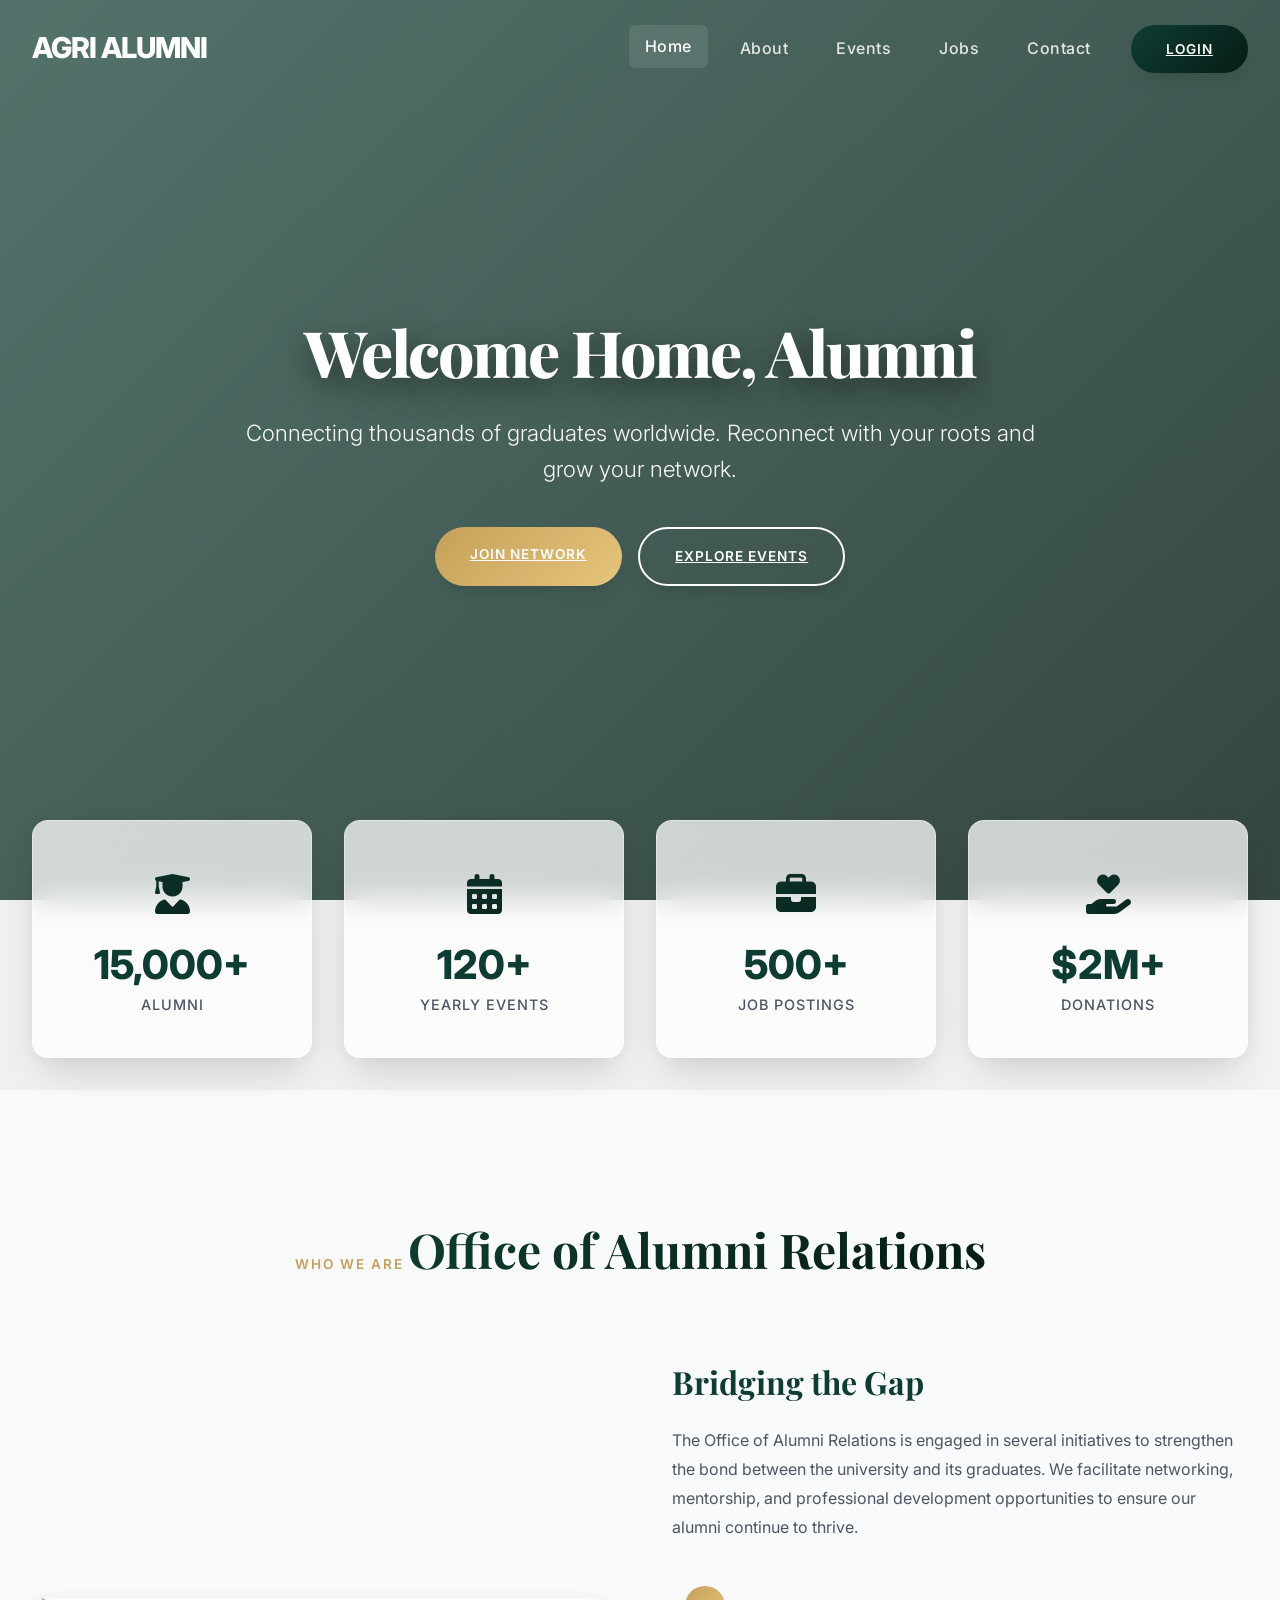
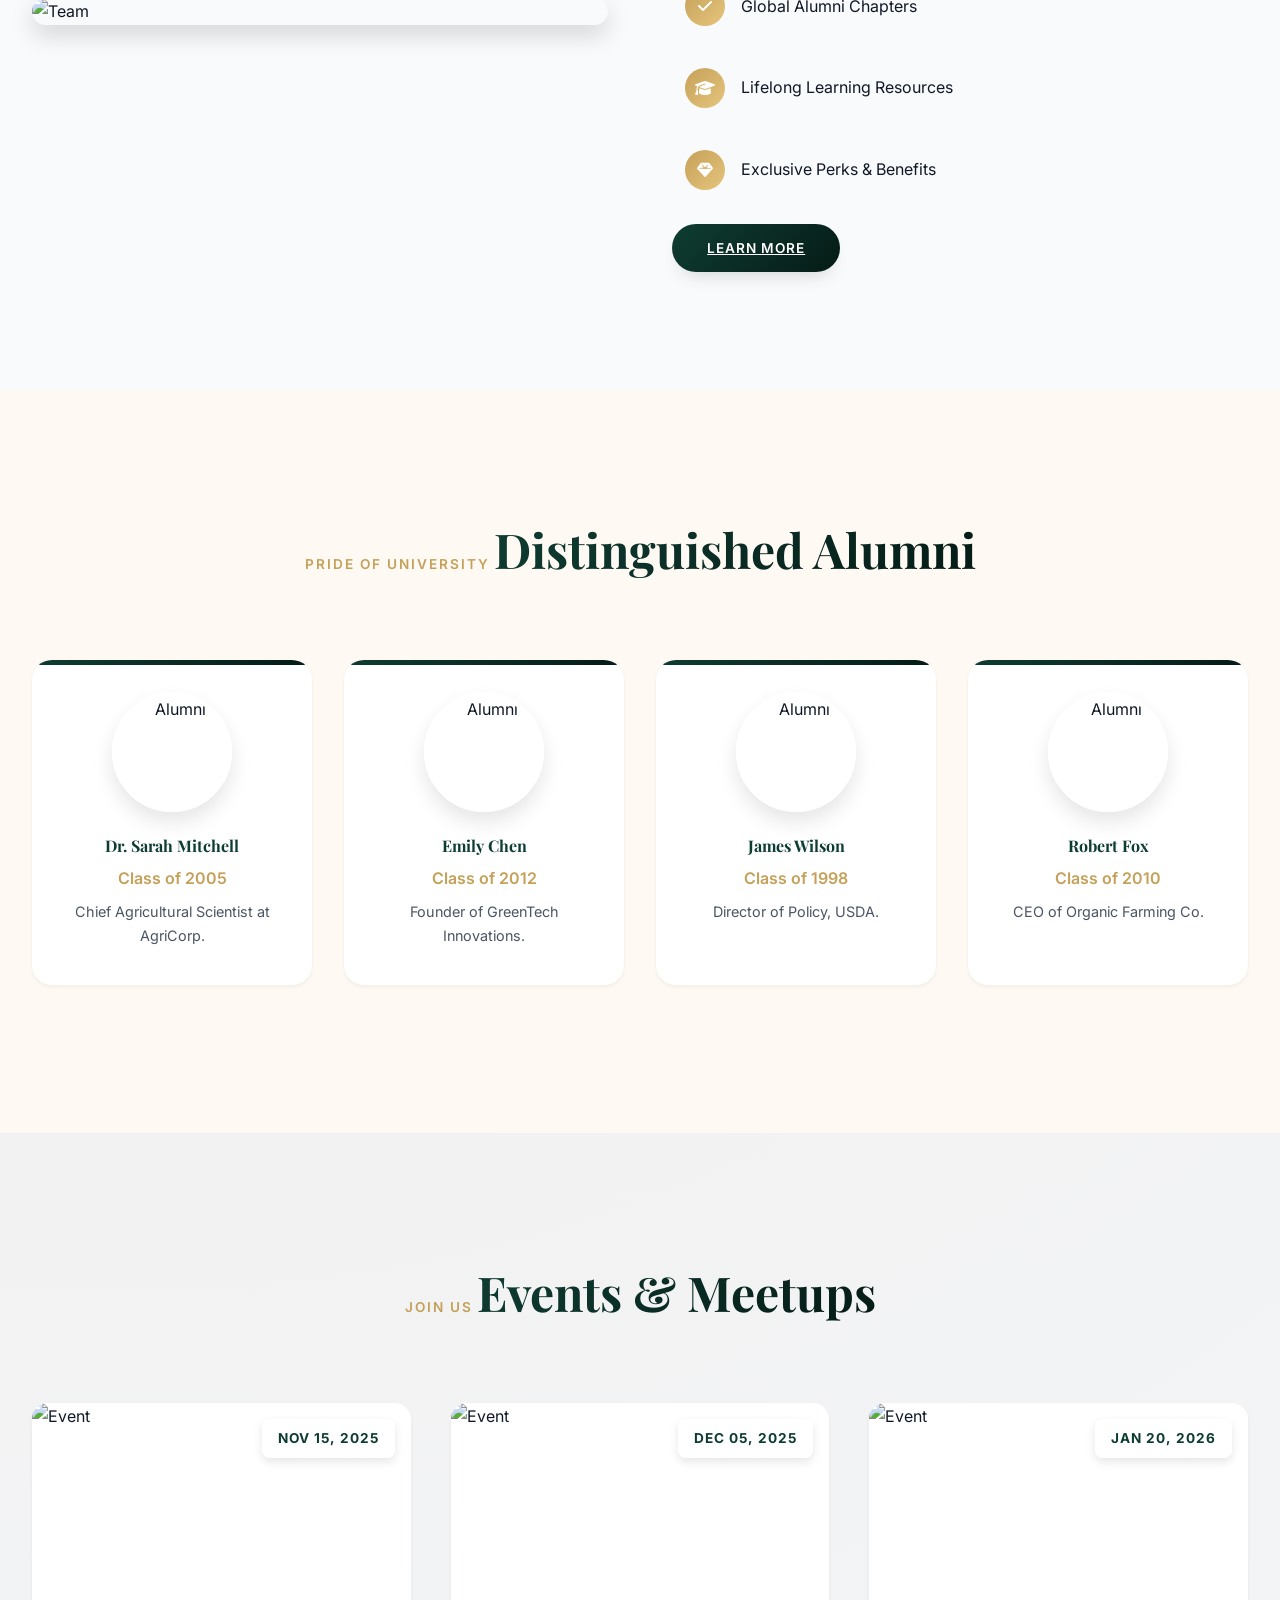
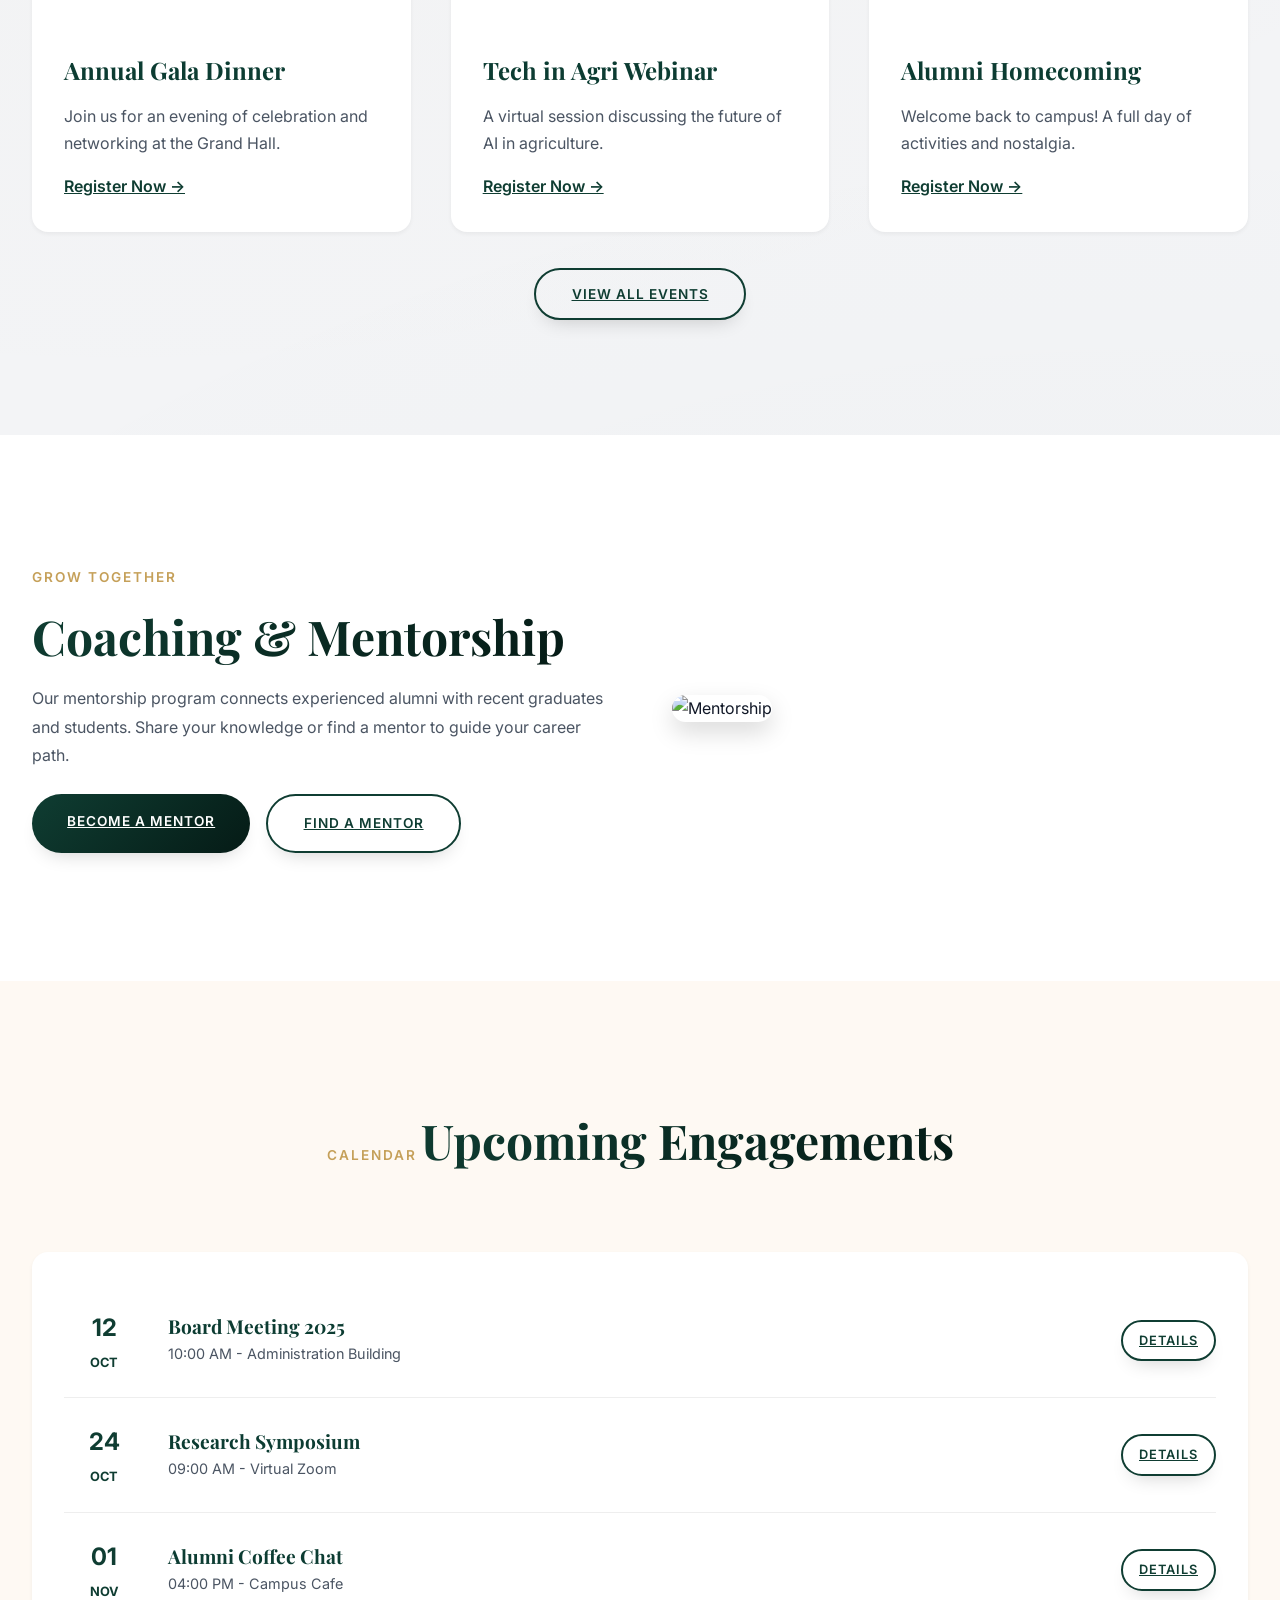
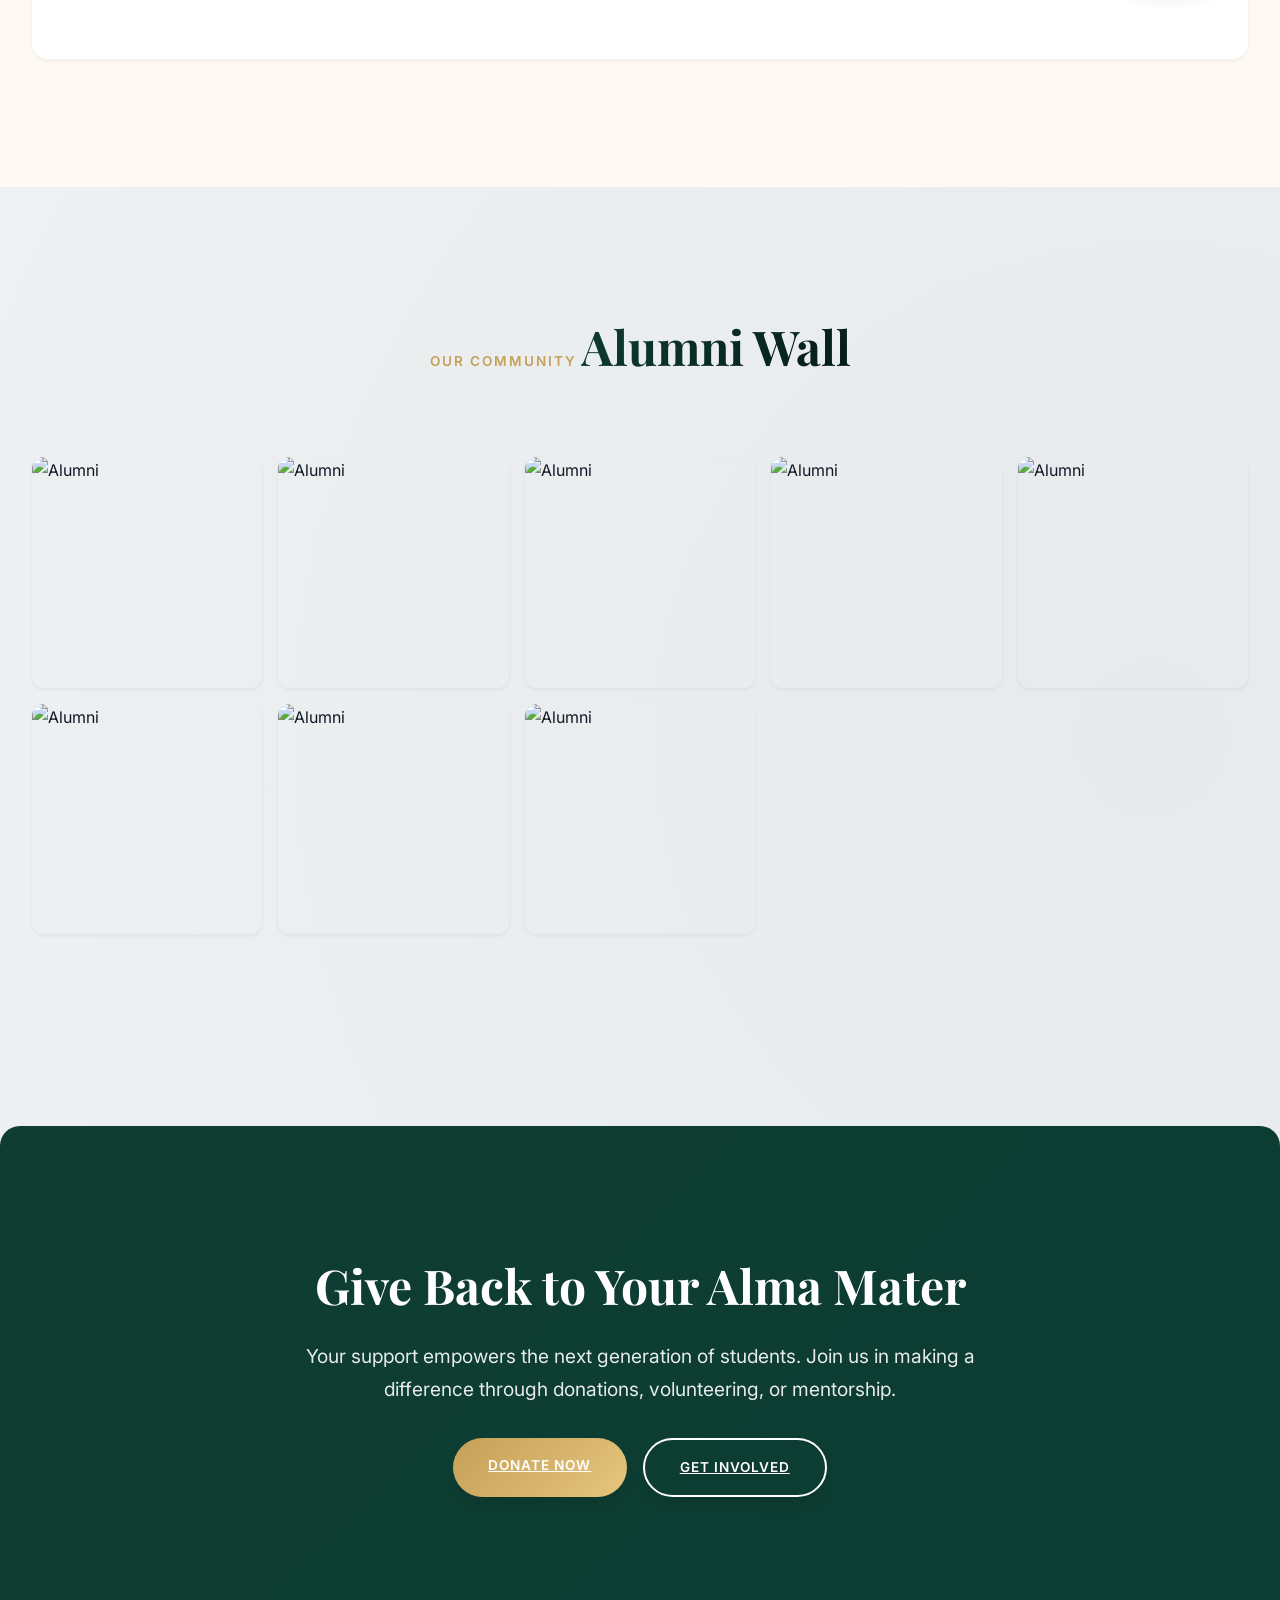
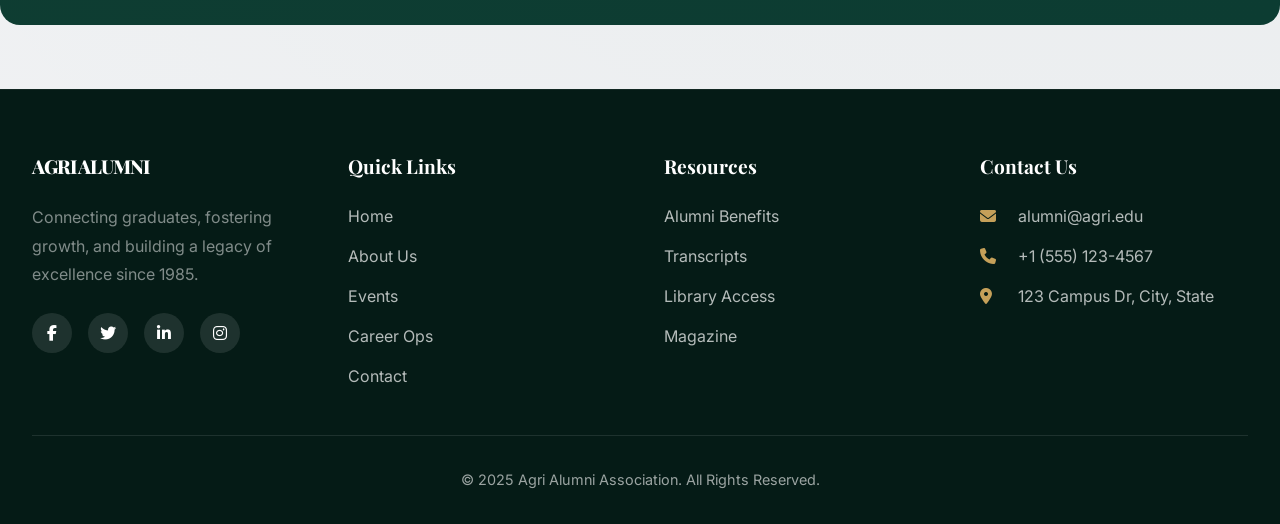
==== index.html @ e79acc70 "initail" ====
<!DOCTYPE html>
<html lang="en">

<head>
    <meta charset="UTF-8">
    <meta name="viewport" content="width=device-width, initial-scale=1.0">
    <title>Agri Alumni Portal | Home</title>
    <!-- Fonts -->
    <link rel="preconnect" href="https://fonts.googleapis.com">
    <link rel="preconnect" href="https://fonts.gstatic.com" crossorigin>
    <link
        href="https://fonts.googleapis.com/css2?family=Inter:wght@300;400;500;600;700&family=Playfair+Display:wght@400;600;700&display=swap"
        rel="stylesheet">
    <!-- Icons -->
    <link rel="stylesheet" href="https://cdnjs.cloudflare.com/ajax/libs/font-awesome/6.4.0/css/all.min.css">
    <!-- CSS -->
    <link rel="stylesheet" href="css/global.css">
    <link rel="stylesheet" href="css/home.css">
</head>

<body>

    <!-- Navbar -->
    <nav class="navbar">
        <div class="container nav-container">
            <a href="index.html" class="logo">AGRI ALUMNI</a>
            <div class="mobile-menu-btn">
                <i class="fas fa-bars"></i>
            </div>
            <ul class="nav-links">
                <li><a href="index.html" class="nav-link active">Home</a></li>
                <li><a href="about.html" class="nav-link">About</a></li>
                <li><a href="events.html" class="nav-link">Events</a></li>
                <li><a href="jobs.html" class="nav-link">Jobs</a></li>
                <li><a href="contact.html" class="nav-link">Contact</a></li>
                <li><a href="#" class="btn btn-primary btn-login">Login</a></li>
            </ul>
        </div>
    </nav>

    <!-- Hero Section -->
    <header class="hero">
        <div class="hero-bg"
            style="background-image: url('https://images.unsplash.com/photo-1541339907198-e08756dedf3f?q=80&w=2070&auto=format&fit=crop');">
        </div>
        <div class="hero-overlay"></div>
        <div class="hero-content">
            <h1>Welcome Home, Alumni</h1>
            <p>Connecting thousands of graduates worldwide. Reconnect with your roots and grow your network.</p>
            <div class="hero-buttons">
                <a href="#join" class="btn btn-secondary">Join Network</a>
                <a href="events.html" class="btn btn-outline white">Explore Events</a>
            </div>
        </div>
    </header>

    <!-- Quick Stats Cards -->
    <section class="container quick-stats">
        <div class="stat-card">
            <div class="stat-icon"><i class="fas fa-user-graduate"></i></div>
            <div class="stat-number">15,000+</div>
            <div class="stat-label">Alumni</div>
        </div>
        <div class="stat-card">
            <div class="stat-icon"><i class="fas fa-calendar-alt"></i></div>
            <div class="stat-number">120+</div>
            <div class="stat-label">Yearly Events</div>
        </div>
        <div class="stat-card">
            <div class="stat-icon"><i class="fas fa-briefcase"></i></div>
            <div class="stat-number">500+</div>
            <div class="stat-label">Job Postings</div>
        </div>
        <div class="stat-card">
            <div class="stat-icon"><i class="fas fa-hand-holding-heart"></i></div>
            <div class="stat-number">$2M+</div>
            <div class="stat-label">Donations</div>
        </div>
    </section>

    <!-- Office of Alumni Relations -->
    <section class="section-padding alumni-relations-section">
        <div class="container">
            <div class="section-title-wrapper">
                <span class="section-subtitle">Who We Are</span>
                <h2 class="section-title">Office of Alumni Relations</h2>
            </div>
            <div class="alumni-layout">
                <div class="alumni-image-wrapper">
                    <img src="https://images.unsplash.com/photo-1524178232363-1fb2b075b655?q=80&w=2070&auto=format&fit=crop"
                        alt="Team" class="alumni-img-main">
                </div>
                <div class="alumni-content">
                    <h3>Bridging the Gap</h3>
                    <p>The Office of Alumni Relations is engaged in several initiatives to strengthen the bond between
                        the university and its graduates. We facilitate networking, mentorship, and professional
                        development opportunities to ensure our alumni continue to thrive.</p>
                    <div class="feature-list">
                        <div class="feature-item">
                            <div class="feature-icon"><i class="fas fa-check"></i></div>
                            <span>Global Alumni Chapters</span>
                        </div>
                        <div class="feature-item">
                            <div class="feature-icon"><i class="fas fa-graduation-cap"></i></div>
                            <span>Lifelong Learning Resources</span>
                        </div>
                        <div class="feature-item">
                            <div class="feature-icon"><i class="fas fa-gem"></i></div>
                            <span>Exclusive Perks & Benefits</span>
                        </div>
                    </div>
                    <a href="about.html" class="btn btn-primary">Learn More</a>
                </div>
            </div>
        </div>
    </section>

    <!-- Distinguished Alumni (Carousel Placeholder) -->
    <section class="section-padding distinguished-alumni">
        <div class="container">
            <div class="section-title-wrapper">
                <span class="section-subtitle">Pride of University</span>
                <h2 class="section-title">Distinguished Alumni</h2>
            </div>

            <!-- Simple Flex Row to simulate visible carousel items for now -->
            <div class="alumni-carousel">
                <div class="alumni-card">
                    <img src="https://images.unsplash.com/photo-1560250097-0b93528c311a?q=80&w=1000&auto=format&fit=crop"
                        class="alumni-img" alt="Alumni">
                    <h4>Dr. Sarah Mitchell</h4>
                    <p class="alumni-class">Class of 2005</p>
                    <p class="alumni-role">Chief Agricultural Scientist at AgriCorp.</p>
                </div>
                <div class="alumni-card">
                    <img src="https://images.unsplash.com/photo-1573496359142-b8d87734a5a2?q=80&w=1000&auto=format&fit=crop"
                        class="alumni-img" alt="Alumni">
                    <h4>Emily Chen</h4>
                    <p class="alumni-class">Class of 2012</p>
                    <p class="alumni-role">Founder of GreenTech Innovations.</p>
                </div>
                <div class="alumni-card">
                    <img src="https://images.unsplash.com/photo-1472099645785-5658abf4ff4e?q=80&w=1000&auto=format&fit=crop"
                        class="alumni-img" alt="Alumni">
                    <h4>James Wilson</h4>
                    <p class="alumni-class">Class of 1998</p>
                    <p class="alumni-role">Director of Policy, USDA.</p>
                </div>
                <div class="alumni-card">
                    <img src="https://images.unsplash.com/photo-1519085360753-af0119f7cbe7?q=80&w=1000&auto=format&fit=crop"
                        class="alumni-img" alt="Alumni">
                    <h4>Robert Fox</h4>
                    <p class="alumni-class">Class of 2010</p>
                    <p class="alumni-role">CEO of Organic Farming Co.</p>
                </div>
            </div>
        </div>
    </section>

    <!-- Events and Meetups -->
    <section class="section-padding">
        <div class="container">
            <div class="section-title-wrapper">
                <span class="section-subtitle">Join Us</span>
                <h2 class="section-title">Events & Meetups</h2>
            </div>
            <div class="events-grid">
                <div class="event-card">
                    <img src="https://images.unsplash.com/photo-1511578314322-379afb476865?q=80&w=2069&auto=format&fit=crop"
                        alt="Event" class="event-img">
                    <div class="event-body">
                        <div class="event-date">NOV 15, 2025</div>
                        <h3 class="event-title">Annual Gala Dinner</h3>
                        <p style="color: var(--text-light); margin-bottom: 1rem;">Join us for an evening of celebration
                            and networking at the Grand Hall.</p>
                        <a href="#" style="color: var(--primary-color); font-weight: 600;">Register Now &rarr;</a>
                    </div>
                </div>
                <div class="event-card">
                    <img src="https://images.unsplash.com/photo-1544531586-fde5298cdd40?q=80&w=2070&auto=format&fit=crop"
                        alt="Event" class="event-img">
                    <div class="event-body">
                        <div class="event-date">DEC 05, 2025</div>
                        <h3 class="event-title">Tech in Agri Webinar</h3>
                        <p style="color: var(--text-light); margin-bottom: 1rem;">A virtual session discussing the
                            future of AI in agriculture.</p>
                        <a href="#" style="color: var(--primary-color); font-weight: 600;">Register Now &rarr;</a>
                    </div>
                </div>
                <div class="event-card">
                    <img src="https://images.unsplash.com/photo-1523580494863-6f3031224c94?q=80&w=2070&auto=format&fit=crop"
                        alt="Event" class="event-img">
                    <div class="event-body">
                        <div class="event-date">JAN 20, 2026</div>
                        <h3 class="event-title">Alumni Homecoming</h3>
                        <p style="color: var(--text-light); margin-bottom: 1rem;">Welcome back to campus! A full day of
                            activities and nostalgia.</p>
                        <a href="#" style="color: var(--primary-color); font-weight: 600;">Register Now &rarr;</a>
                    </div>
                </div>
            </div>
            <div style="text-align: center; margin-top: 3rem;">
                <a href="events.html" class="btn btn-outline">View All Events</a>
            </div>
        </div>
    </section>

    <!-- Coaching and Mentorship -->
    <section class="section-padding mentorship-section">
        <div class="container">
            <div class="mentorship-layout">
                <div class="mentorship-image">
                    <img src="https://images.unsplash.com/photo-1517048676732-d65bc937f952?q=80&w=2070&auto=format&fit=crop"
                        alt="Mentorship">
                </div>
                <div class="mentorship-content">
                    <span class="section-subtitle">Grow Together</span>
                    <h2 class="section-title">Coaching & Mentorship</h2>
                    <p>Our mentorship program connects experienced alumni with recent graduates and students. Share your knowledge or find a mentor to guide your career path.</p>
                    <div class="mentorship-buttons">
                        <a href="#" class="btn btn-primary">Become a Mentor</a>
                        <a href="#" class="btn btn-outline">Find a Mentor</a>
                    </div>
                </div>
            </div>
        </div>
    </section>

    <!-- Upcoming Engagements -->
    <section class="section-padding engagements-section">
        <div class="container">
            <div class="section-title-wrapper">
                <span class="section-subtitle">Calendar</span>
                <h2 class="section-title">Upcoming Engagements</h2>
            </div>
            <div class="engagements-list">
                <div class="engagement-item">
                    <div class="engagement-date">
                        12<br><span>Oct</span>
                    </div>
                    <div class="engagement-info">
                        <h4>Board Meeting 2025</h4>
                        <p>10:00 AM - Administration Building</p>
                    </div>
                    <a href="#" class="btn btn-outline btn-sm">Details</a>
                </div>
                <div class="engagement-item">
                    <div class="engagement-date">
                        24<br><span>Oct</span>
                    </div>
                    <div class="engagement-info">
                        <h4>Research Symposium</h4>
                        <p>09:00 AM - Virtual Zoom</p>
                    </div>
                    <a href="#" class="btn btn-outline btn-sm">Details</a>
                </div>
                <div class="engagement-item">
                    <div class="engagement-date">
                        01<br><span>Nov</span>
                    </div>
                    <div class="engagement-info">
                        <h4>Alumni Coffee Chat</h4>
                        <p>04:00 PM - Campus Cafe</p>
                    </div>
                    <a href="#" class="btn btn-outline btn-sm">Details</a>
                </div>
            </div>
        </div>
    </section>

    <!-- Alumni Wall -->
    <section class="section-padding">
        <div class="container">
            <div class="section-title-wrapper">
                <span class="section-subtitle">Our Community</span>
                <h2 class="section-title">Alumni Wall</h2>
            </div>
            <div class="alumni-wall">
                <!-- 10-12 placeholder items -->
                <div class="wall-tile"><img
                        src="https://images.unsplash.com/photo-1544005313-94ddf0286df2?auto=format&fit=crop&q=80&w=200"
                        alt="Alumni">
                    <div class="wall-overlay">
                        <h4>Sarah J.</h4>
                    </div>
                </div>
                <div class="wall-tile"><img
                        src="https://images.unsplash.com/photo-1506794778202-cad84cf45f1d?auto=format&fit=crop&q=80&w=200"
                        alt="Alumni">
                    <div class="wall-overlay">
                        <h4>Mike T.</h4>
                    </div>
                </div>
                <div class="wall-tile"><img
                        src="https://images.unsplash.com/photo-1500648767791-00dcc994a43e?auto=format&fit=crop&q=80&w=200"
                        alt="Alumni">
                    <div class="wall-overlay">
                        <h4>Dave L.</h4>
                    </div>
                </div>
                <div class="wall-tile"><img
                        src="https://images.unsplash.com/photo-1534528741775-53994a69daeb?auto=format&fit=crop&q=80&w=200"
                        alt="Alumni">
                    <div class="wall-overlay">
                        <h4>Mina P.</h4>
                    </div>
                </div>
                <div class="wall-tile"><img
                        src="https://images.unsplash.com/photo-1507003211169-0a1dd7228f2d?auto=format&fit=crop&q=80&w=200"
                        alt="Alumni">
                    <div class="wall-overlay">
                        <h4>Tom H.</h4>
                    </div>
                </div>
                <div class="wall-tile"><img
                        src="https://images.unsplash.com/photo-1535713875002-d1d0cf377fde?auto=format&fit=crop&q=80&w=200"
                        alt="Alumni">
                    <div class="wall-overlay">
                        <h4>Jess K.</h4>
                    </div>
                </div>
                <div class="wall-tile"><img
                        src="https://images.unsplash.com/photo-1527980965255-d3b416303d12?auto=format&fit=crop&q=80&w=200"
                        alt="Alumni">
                    <div class="wall-overlay">
                        <h4>Rob M.</h4>
                    </div>
                </div>
                <div class="wall-tile"><img
                        src="https://images.unsplash.com/photo-1438761681033-6461ffad8d80?auto=format&fit=crop&q=80&w=200"
                        alt="Alumni">
                    <div class="wall-overlay">
                        <h4>Anna B.</h4>
                    </div>
                </div>
                <!-- ... -->
            </div>
        </div>
    </section>

    <!-- Reconnect and Contribute (CTA) -->
    <section class="section-padding cta-section">
        <div class="container">
            <h2>Give Back to Your Alma Mater</h2>
            <p>Your support empowers the next generation of students. Join us in making a difference through donations, volunteering, or mentorship.</p>
            <div class="cta-buttons">
                <a href="#" class="btn btn-secondary">Donate Now</a>
                <a href="contact.html" class="btn btn-outline white">Get Involved</a>
            </div>
        </div>
    </section>

    <!-- Footer -->
    <footer>
        <div class="container">
            <div class="footer-content">
                <div class="footer-col">
                    <h3 class="logo" style="margin-bottom: 1.5rem; color: white;">AGRI ALUMNI</h3>
                    <p style="opacity: 0.7; margin-bottom: 1.5rem;">Connecting graduates, fostering growth, and building
                        a legacy of excellence since 1985.</p>
                    <div class="social-links">
                        <a href="#" class="social-icon"><i class="fab fa-facebook-f"></i></a>
                        <a href="#" class="social-icon"><i class="fab fa-twitter"></i></a>
                        <a href="#" class="social-icon"><i class="fab fa-linkedin-in"></i></a>
                        <a href="#" class="social-icon"><i class="fab fa-instagram"></i></a>
                    </div>
                </div>
                <div class="footer-col">
                    <h4>Quick Links</h4>
                    <ul class="footer-links">
                        <li><a href="index.html">Home</a></li>
                        <li><a href="about.html">About Us</a></li>
                        <li><a href="events.html">Events</a></li>
                        <li><a href="jobs.html">Career Ops</a></li>
                        <li><a href="contact.html">Contact</a></li>
                    </ul>
                </div>
                <div class="footer-col">
                    <h4>Resources</h4>
                    <ul class="footer-links">
                        <li><a href="#">Alumni Benefits</a></li>
                        <li><a href="#">Transcripts</a></li>
                        <li><a href="#">Library Access</a></li>
                        <li><a href="#">Magazine</a></li>
                    </ul>
                </div>
                <div class="footer-col">
                    <h4>Contact Us</h4>
                    <ul class="footer-links">
                        <li><i class="fas fa-envelope" style="margin-right: 10px; color: var(--secondary-color);"></i>
                            alumni@agri.edu</li>
                        <li><i class="fas fa-phone" style="margin-right: 10px; color: var(--secondary-color);"></i> +1
                            (555) 123-4567</li>
                        <li><i class="fas fa-map-marker-alt"
                                style="margin-right: 10px; color: var(--secondary-color);"></i> 123 Campus Dr, City,
                            State</li>
                    </ul>
                </div>
            </div>
            <div class="copyright">
                &copy; 2025 Agri Alumni Association. All Rights Reserved.
            </div>
        </div>
    </footer>

    <!-- Scripts -->
    <script src="https://code.jquery.com/jquery-3.7.0.min.js"></script>
    <script src="js/main.js"></script>
</body>

</html>
---- css/global.css ----
/* Global CSS Variables - Design 2.0 */
:root {
    /* Primary Colors */
    --primary-color: #0f3d32;
    --primary-gradient: linear-gradient(135deg, #0f3d32 0%, #051b16 100%);
    --secondary-color: #c5a059;
    --secondary-gradient: linear-gradient(135deg, #c5a059 0%, #e6c57d 100%);
    --accent-color: #c5a059;
    --dark-green: #0c3c32;
    --products-color-dark: #0f3d32;

    /* Text Colors */
    --text-dark: #111827;
    --text-light: #4b5563;
    --text-white: #ffffff;

    /* Background Colors */
    --bg-light: #f9fafb;
    --bg-cream: #fef9f3;
    --bg-white: #ffffff;

    /* Glassmorphism */
    --glass-bg: rgba(255, 255, 255, 0.75);
    --glass-border: 1px solid rgba(255, 255, 255, 0.6);
    --glass-shadow: 0 8px 32px 0 rgba(31, 38, 135, 0.15);

    /* Shadows */
    --shadow-sm: 0 2px 4px rgba(0, 0, 0, 0.05);
    --shadow-md: 0 4px 6px rgba(0, 0, 0, 0.1);
    --shadow-lg: 0 10px 25px rgba(0, 0, 0, 0.15);
    --shadow-3d: 0 20px 40px -10px rgba(0, 0, 0, 0.15), 0 0 20px rgba(0, 0, 0, 0.05);
    --transform-hover: translateY(-8px) scale(1.01);

    /* Typography */
    --font-heading: 'Playfair Display', serif;
    --font-body: 'Inter', sans-serif;
    --transition: all 0.4s cubic-bezier(0.175, 0.885, 0.32, 1.275);
}

/* Reset & Base Styles */
* {
    margin: 0;
    padding: 0;
    box-sizing: border-box;
}

body {
    font-family: var(--font-body);
    color: var(--text-dark);
    background: #f3f4f6;
    background-image:
        radial-gradient(circle at 10% 20%, rgba(197, 160, 89, 0.05) 0%, transparent 40%),
        radial-gradient(circle at 90% 80%, rgba(12, 60, 50, 0.05) 0%, transparent 40%);
    line-height: 1.7;
    overflow-x: hidden;
}

h1,
h2,
h3,
h4,
h5,
h6 {
    font-family: var(--font-heading);
    color: var(--dark-green);
    line-height: 1.3;
}

h2.section-title {
    font-size: 3rem;
    background: var(--primary-gradient);
    -webkit-background-clip: text;
    background-clip: text;
    -webkit-text-fill-color: transparent;
    display: inline-block;
    position: relative;
    z-index: 1;
}

/* Glassmorphism Utilities */
.glass-panel {
    background: var(--glass-bg);
    backdrop-filter: blur(12px);
    -webkit-backdrop-filter: blur(12px);
    border: var(--glass-border);
    box-shadow: var(--glass-shadow);
    border-radius: 16px;
}

/* Navbar Premium */
.navbar {
    position: fixed;
    top: 0;
    left: 0;
    right: 0;
    width: 100%;
    padding: 1.5rem 0;
    background: transparent;
    transition: all 0.5s ease;
    z-index: 1000;
}

.nav-container {
    display: flex;
    justify-content: space-between;
    align-items: center;
}

.nav-links {
    display: flex;
    list-style: none;
    gap: 1rem;
    align-items: center;
}

.navbar.scrolled {
    padding: 0.8rem 0;
    background: rgba(255, 255, 255, 0.98);
    backdrop-filter: blur(20px);
    -webkit-backdrop-filter: blur(20px);
    box-shadow: 0 10px 30px rgba(0, 0, 0, 0.1);
}

.navbar.scrolled .logo {
    color: var(--dark-green);
    font-weight: 800;
}

.logo {
    font-size: 1.8rem;
    letter-spacing: -1px;
    font-weight: 800;
    color: white;
    text-transform: uppercase;
    text-decoration: none;
    transition: var(--transition);
}

.logo:hover {
    transform: scale(1.05);
}

.nav-link {
    color: white;
    opacity: 0.85;
    font-weight: 500;
    letter-spacing: 0.5px;
    padding: 0.5rem 1rem;
    border-radius: 6px;
    transition: all 0.3s ease;
    text-decoration: none;
    display: block;
}

.nav-link:hover,
.nav-link.active {
    background: rgba(255, 255, 255, 0.1);
    opacity: 1;
    transform: translateY(-2px);
}

.navbar.scrolled .nav-link {
    color: var(--dark-green);
    opacity: 1;
    font-weight: 500;
}

.navbar.scrolled .nav-link:hover {
    background: rgba(12, 60, 50, 0.1);
    color: var(--primary-color);
    opacity: 1;
}

.navbar.scrolled .nav-link.active {
    background: var(--primary-color);
    color: white;
    opacity: 1;
    font-weight: 600;
}

.navbar.scrolled .nav-link.active:hover {
    background: var(--dark-green);
    color: white;
}

.btn-login {
    margin-left: 0.5rem;
    padding: 0.6rem 1.5rem;
    font-size: 0.8rem;
}

.mobile-menu-btn {
    display: none;
    cursor: pointer;
    font-size: 1.5rem;
    color: white;
    transition: var(--transition);
}

.mobile-menu-btn:hover {
    transform: scale(1.1);
}

/* Buttons 3D */
.btn {
    padding: 1rem 2.2rem;
    border-radius: 50px;
    font-weight: 600;
    letter-spacing: 1px;
    text-transform: uppercase;
    font-size: 0.85rem;
    transition: var(--transition);
    box-shadow: 0 10px 20px -10px rgba(0, 0, 0, 0.2);
    border: none;
    position: relative;
    overflow: hidden;
    z-index: 1;
}

.btn-primary {
    background: var(--primary-gradient);
    color: white;
}

.btn-primary:hover {
    transform: translateY(-4px);
    box-shadow: 0 20px 30px -10px rgba(12, 60, 50, 0.4);
}

.btn-secondary {
    background: var(--secondary-gradient);
    color: white;
}

.btn-secondary:hover {
    transform: translateY(-4px);
    box-shadow: 0 20px 30px -10px rgba(197, 160, 89, 0.4);
}

.btn-outline {
    background: transparent;
    border: 2px solid var(--primary-color);
    color: var(--primary-color);
}

.btn-outline:hover {
    background: var(--primary-color);
    color: white;
    transform: translateY(-4px);
}

.btn-outline.white {
    border: 2px solid white;
    color: white;
}

.btn-outline.white:hover {
    background: white;
    color: var(--dark-green);
}

/* Form Error State */
.form-control.error {
    border-color: #ef4444;
    box-shadow: 0 0 0 3px rgba(239, 68, 68, 0.1);
}

/* Scroll Animations */
.reveal {
    opacity: 0;
    transform: translateY(50px);
    transition: all 1s ease-out;
}

.reveal.active {
    opacity: 1;
    transform: translateY(0);
}

/* Footer Premium */
footer {
    background: #051b16;
    color: white;
    padding: 4rem 0 2rem;
    border-top: 1px solid rgba(255, 255, 255, 0.05);
}

.footer-content {
    display: grid;
    grid-template-columns: repeat(auto-fit, minmax(250px, 1fr));
    gap: 3rem;
    margin-bottom: 2rem;
}

.footer-col h3,
.footer-col h4 {
    color: white;
    margin-bottom: 1.5rem;
    font-size: 1.2rem;
}

.footer-col p {
    color: rgba(255, 255, 255, 0.7);
    line-height: 1.8;
}

.footer-links {
    list-style: none;
}

.footer-links li {
    margin-bottom: 0.8rem;
}

.footer-links a,
.footer-links li {
    color: rgba(255, 255, 255, 0.7);
    text-decoration: none;
    transition: var(--transition);
    display: flex;
    align-items: center;
    gap: 0.5rem;
}

.footer-links a:hover {
    color: var(--accent-color);
    padding-left: 5px;
}

.footer-links i {
    color: var(--secondary-color);
    width: 20px;
}

.social-links {
    display: flex;
    gap: 1rem;
    margin-top: 1rem;
}

.social-icon {
    width: 40px;
    height: 40px;
    display: flex;
    align-items: center;
    justify-content: center;
    background: rgba(255, 255, 255, 0.1);
    border-radius: 50%;
    color: white;
    text-decoration: none;
    transition: var(--transition);
}

.social-icon:hover {
    background: var(--accent-color);
    transform: translateY(-5px) scale(1.1);
}

.copyright {
    text-align: center;
    padding-top: 2rem;
    border-top: 1px solid rgba(255, 255, 255, 0.1);
    color: rgba(255, 255, 255, 0.6);
    font-size: 0.9rem;
}

/* Container */
.container {
    max-width: 1280px;
    margin: 0 auto;
    padding: 0 2rem;
}

.section-padding {
    padding: 8rem 0;
}

.section-title-wrapper {
    text-align: center;
    margin-bottom: 4rem;
}

.section-subtitle {
    display: inline-block;
    color: var(--secondary-color);
    font-weight: 600;
    text-transform: uppercase;
    letter-spacing: 2px;
    font-size: 0.85rem;
    margin-bottom: 1rem;
}

.section-title {
    font-size: 3rem;
    margin-bottom: 1rem;
}

/* Utility Classes */
.hero-overlay {
    position: absolute;
    top: 0;
    left: 0;
    width: 100%;
    height: 100%;
    background: rgba(0, 0, 0, 0.4);
    z-index: 1;
}

/* Mobile */
@media(max-width: 768px) {
    .container {
        padding: 0 1rem;
    }

    .section-padding {
        padding: 4rem 0;
    }

    .section-title {
        font-size: 2rem;
    }

    .nav-links {
        position: fixed;
        top: 70px;
        left: 0;
        right: 0;
        background: rgba(255, 255, 255, 0.98);
        backdrop-filter: blur(20px);
        flex-direction: column;
        padding: 2rem;
        box-shadow: 0 10px 30px rgba(0, 0, 0, 0.1);
        display: none;
        z-index: 999;
    }

    .nav-links.active {
        display: flex;
    }

    .nav-links li {
        width: 100%;
    }

    .nav-links .nav-link {
        color: var(--dark-green);
        width: 100%;
        text-align: center;
        padding: 1rem;
    }

    .mobile-menu-btn {
        display: block;
        color: white;
        font-size: 1.5rem;
        cursor: pointer;
    }

    .navbar.scrolled .mobile-menu-btn {
        color: var(--dark-green);
    }

    .navbar.scrolled .mobile-menu-btn i {
        color: var(--dark-green);
    }

    .btn {
        padding: 0.8rem 1.5rem;
        font-size: 0.8rem;
    }

    .footer-content {
        grid-template-columns: 1fr;
        gap: 2rem;
    }
}
---- css/home.css ----
/* Home Page Premium Styles */

/* Hero Section */
.hero {
    height: 100vh;
    min-height: 600px;
    position: relative;
    overflow: hidden;
    display: flex;
    align-items: center;
    justify-content: center;
    color: var(--text-white);
    margin-top: 0;
}

.hero-bg {
    position: absolute;
    top: 0;
    left: 0;
    width: 100%;
    height: 100%;
    z-index: -2;
    background-size: cover;
    background-position: center;
    background-attachment: fixed;
    filter: brightness(0.5);
    transform: scale(1.05);
    transition: transform 10s ease;
}

.hero:hover .hero-bg {
    transform: scale(1.1);
}

.hero-overlay {
    position: absolute;
    top: 0;
    left: 0;
    width: 100%;
    height: 100%;
    background: linear-gradient(135deg, rgba(15, 61, 50, 0.7) 0%, rgba(5, 27, 22, 0.8) 100%);
    z-index: -1;
}

.hero-content {
    text-align: center;
    z-index: 10;
    max-width: 900px;
    padding: 3rem 2rem;
    position: relative;
}

.hero-content h1 {
    font-size: clamp(2.5rem, 5vw, 4.5rem);
    font-weight: 800;
    color: white;
    margin-bottom: 1.5rem;
    text-shadow: 0 10px 30px rgba(0, 0, 0, 0.5);
    letter-spacing: -2px;
    line-height: 1.2;
    animation: fadeInUp 1s ease;
}

.hero-content p {
    font-size: clamp(1rem, 2vw, 1.4rem);
    color: rgba(255, 255, 255, 0.95);
    margin-bottom: 2.5rem;
    font-weight: 300;
    line-height: 1.6;
    animation: fadeInUp 1.2s ease;
}

@keyframes fadeInUp {
    from {
        opacity: 0;
        transform: translateY(30px);
    }
    to {
        opacity: 1;
        transform: translateY(0);
    }
}

/* Quick Stats - Floating 3D Cards */
.quick-stats {
    margin-top: -80px;
    position: relative;
    z-index: 20;
    display: grid;
    grid-template-columns: repeat(auto-fit, minmax(220px, 1fr));
    gap: 2rem;
    padding-bottom: 2rem;
}

.stat-card {
    background: var(--glass-bg);
    backdrop-filter: blur(15px);
    -webkit-backdrop-filter: blur(15px);
    padding: 2.5rem 2rem;
    border-radius: 16px;
    text-align: center;
    box-shadow: var(--shadow-3d);
    border: 1px solid rgba(255, 255, 255, 0.4);
    transition: var(--transition);
}

.stat-card:hover {
    transform: translateY(-15px) scale(1.03);
    box-shadow: 0 30px 60px -12px rgba(0, 0, 0, 0.25);
    border-color: var(--accent-color);
}

.stat-icon {
    font-size: 2.5rem;
    background: var(--primary-gradient);
    -webkit-background-clip: text;
    background-clip: text;
    -webkit-text-fill-color: transparent;
    margin-bottom: 1rem;
}

.stat-number {
    font-size: 2.5rem;
    font-weight: 800;
    color: var(--dark-green);
    line-height: 1;
    margin-bottom: 0.5rem;
}

.stat-label {
    color: var(--text-light);
    font-size: 0.9rem;
    font-weight: 500;
    text-transform: uppercase;
    letter-spacing: 1px;
}

/* Alumni Relations Section */
.alumni-relations-section {
    background: var(--bg-light);
}

.alumni-layout {
    display: grid;
    grid-template-columns: 1fr 1fr;
    gap: 4rem;
    align-items: center;
}

.alumni-image-wrapper {
    position: relative;
    border-radius: 16px;
    overflow: hidden;
    box-shadow: var(--shadow-lg);
}

.alumni-img-main {
    width: 100%;
    height: auto;
    display: block;
    transition: transform 0.5s ease;
}

.alumni-image-wrapper:hover .alumni-img-main {
    transform: scale(1.05);
}

.alumni-content h3 {
    font-size: 2rem;
    margin-bottom: 1.5rem;
    color: var(--dark-green);
}

.alumni-content p {
    color: var(--text-light);
    margin-bottom: 1.5rem;
    line-height: 1.8;
}

.feature-list {
    margin: 2rem 0;
}

.feature-item {
    display: flex;
    align-items: center;
    gap: 1rem;
    margin-bottom: 1rem;
    padding: 0.8rem;
    border-radius: 8px;
    transition: var(--transition);
}

.feature-item:hover {
    background: var(--bg-cream);
    transform: translateX(5px);
}

.feature-icon {
    width: 40px;
    height: 40px;
    background: var(--secondary-gradient);
    color: white;
    border-radius: 50%;
    display: flex;
    align-items: center;
    justify-content: center;
    font-size: 1rem;
}

/* Alumni Carousel */
.alumni-card {
    background: white;
    border-radius: 20px;
    padding: 2rem;
    box-shadow: var(--shadow-sm);
    transition: var(--transition);
    text-align: center;
    position: relative;
    overflow: hidden;
    border-bottom: 4px solid transparent;
}

.alumni-card:hover {
    transform: translateY(-10px);
    box-shadow: var(--shadow-3d);
    border-bottom-color: var(--accent-color);
}

.alumni-card::before {
    content: '';
    position: absolute;
    top: 0;
    left: 0;
    width: 100%;
    height: 5px;
    background: var(--primary-gradient);
}

.alumni-card img {
    width: 120px;
    height: 120px;
    border-radius: 50%;
    object-fit: cover;
    margin: 0 auto 1.5rem;
    border: 4px solid white;
    box-shadow: 0 10px 20px rgba(0, 0, 0, 0.1);
    display: block;
}

.alumni-card h4 {
    margin-bottom: 0.5rem;
    color: var(--dark-green);
}

/* Alumni Wall */
.alumni-wall {
    display: grid;
    grid-template-columns: repeat(auto-fill, minmax(200px, 1fr));
    gap: 1rem;
}

.wall-tile {
    position: relative;
    border-radius: 12px;
    overflow: hidden;
    aspect-ratio: 1;
    box-shadow: var(--shadow-sm);
    transition: var(--transition);
    cursor: pointer;
}

.wall-tile:hover {
    transform: translateY(-5px) scale(1.05);
    box-shadow: var(--shadow-lg);
}

.wall-tile img {
    width: 100%;
    height: 100%;
    object-fit: cover;
    display: block;
}

.wall-overlay {
    position: absolute;
    bottom: 0;
    left: 0;
    right: 0;
    background: linear-gradient(to top, rgba(0, 0, 0, 0.8), transparent);
    padding: 1rem;
    color: white;
    transform: translateY(100%);
    transition: var(--transition);
}

.wall-tile:hover .wall-overlay {
    transform: translateY(0);
}

.wall-overlay h4 {
    color: white;
    font-size: 1rem;
    margin: 0;
}

/* Events Cards - Glass Float */
.events-grid {
    display: grid;
    grid-template-columns: repeat(auto-fit, minmax(320px, 1fr));
    gap: 2.5rem;
}

.event-card {
    background: white;
    border-radius: 16px;
    overflow: hidden;
    box-shadow: var(--shadow-sm);
    transition: var(--transition);
    position: relative;
    display: flex;
    flex-direction: column;
}

.event-card:hover {
    transform: translateY(-12px);
    box-shadow: 0 25px 50px -12px rgba(0, 0, 0, 0.15);
}

.event-img {
    height: 220px;
    width: 100%;
    object-fit: cover;
    transition: transform 0.5s ease;
}

.event-card:hover .event-img {
    transform: scale(1.1);
}

.event-body {
    padding: 2rem;
    flex: 1;
    display: flex;
    flex-direction: column;
}

.event-date {
    position: absolute;
    top: 1rem;
    right: 1rem;
    background: rgba(255, 255, 255, 0.95);
    backdrop-filter: blur(10px);
    -webkit-backdrop-filter: blur(10px);
    padding: 0.5rem 1rem;
    border-radius: 8px;
    font-weight: 700;
    color: var(--dark-green);
    box-shadow: 0 4px 10px rgba(0, 0, 0, 0.1);
    font-size: 0.85rem;
    text-transform: uppercase;
    letter-spacing: 1px;
}

.event-title {
    font-size: 1.5rem;
    margin-bottom: 1rem;
    color: var(--dark-green);
}

.event-body p {
    flex: 1;
    margin-bottom: 1rem;
}

.event-body a {
    align-self: flex-start;
    margin-top: auto;
}

/* CTA Section */
.cta-section {
    position: relative;
    background: linear-gradient(135deg, var(--primary-color) 0%, var(--dark-green) 100%);
    color: white;
    text-align: center;
    overflow: hidden;
    margin: 4rem 0;
    border-radius: 20px;
}

.cta-section::before {
    content: '';
    position: absolute;
    inset: 0;
    background: url('https://images.unsplash.com/photo-1541339907198-e08756dedf3f?q=80&w=2070&auto=format&fit=crop');
    background-size: cover;
    background-position: center;
    opacity: 0.2;
    z-index: 0;
}

.cta-section .container {
    position: relative;
    z-index: 1;
}

.cta-section h2 {
    color: white;
    font-size: clamp(2rem, 4vw, 3rem);
    margin-bottom: 1.5rem;
}

.cta-section p {
    color: rgba(255, 255, 255, 0.9);
    font-size: clamp(1rem, 2vw, 1.2rem);
    max-width: 700px;
    margin: 0 auto 2rem;
}

/* Hero Buttons */
.hero-buttons {
    display: flex;
    gap: 1rem;
    justify-content: center;
    flex-wrap: wrap;
    animation: fadeInUp 1.4s ease;
}

/* Distinguished Alumni Section */
.distinguished-alumni {
    background: var(--bg-cream);
}

.alumni-carousel {
    display: grid;
    grid-template-columns: repeat(auto-fit, minmax(280px, 1fr));
    gap: 2rem;
    padding-bottom: 20px;
}

.alumni-class {
    color: var(--secondary-color);
    font-weight: 600;
    margin: 0.5rem 0;
}

.alumni-role {
    font-size: 0.9rem;
    color: var(--text-light);
    margin-top: 0.5rem;
}

/* Mentorship Section */
.mentorship-section {
    background: white;
}

.mentorship-layout {
    display: grid;
    grid-template-columns: 1fr 1fr;
    gap: 4rem;
    align-items: center;
}

.mentorship-image {
    order: 2;
}

.mentorship-image img {
    width: 100%;
    height: auto;
    border-radius: 16px;
    box-shadow: var(--shadow-lg);
    transition: transform 0.5s ease;
}

.mentorship-image:hover img {
    transform: scale(1.02);
}

.mentorship-content {
    order: 1;
}

.mentorship-content p {
    margin-bottom: 1.5rem;
    color: var(--text-light);
    line-height: 1.8;
}

.mentorship-buttons {
    display: flex;
    gap: 1rem;
    flex-wrap: wrap;
}

/* Engagements Section */
.engagements-section {
    background: var(--bg-cream);
}

.engagements-list {
    background: white;
    border-radius: 16px;
    padding: 2rem;
    box-shadow: var(--shadow-sm);
}

.engagement-item {
    display: flex;
    align-items: center;
    gap: 1.5rem;
    padding: 1.5rem 0;
    border-bottom: 1px solid #eee;
    transition: var(--transition);
}

.engagement-item:last-child {
    border-bottom: none;
}

.engagement-item:hover {
    padding-left: 10px;
}

.engagement-date {
    font-weight: 700;
    font-size: 1.5rem;
    color: var(--primary-color);
    width: 80px;
    text-align: center;
    flex-shrink: 0;
}

.engagement-date span {
    font-size: 0.8rem;
    text-transform: uppercase;
    display: block;
    margin-top: 0.2rem;
}

.engagement-info {
    flex: 1;
}

.engagement-info h4 {
    margin-bottom: 0.2rem;
    color: var(--dark-green);
    font-size: 1.2rem;
}

.engagement-info p {
    font-size: 0.9rem;
    color: var(--text-light);
    margin: 0;
}

.btn-sm {
    padding: 0.5rem 1rem;
    font-size: 0.8rem;
}

/* CTA Buttons */
.cta-buttons {
    display: flex;
    gap: 1rem;
    justify-content: center;
    flex-wrap: wrap;
}

/* Responsive */
@media(max-width: 768px) {
    .hero {
        height: 80vh;
        min-height: 500px;
    }
    
    .quick-stats {
        margin-top: -40px;
        grid-template-columns: repeat(2, 1fr);
        gap: 1rem;
    }
    
    .stat-card {
        padding: 1.5rem 1rem;
    }
    
    .stat-number {
        font-size: 2rem;
    }
    
    .alumni-layout {
        grid-template-columns: 1fr;
        gap: 2rem;
    }
    
    .alumni-carousel {
        grid-template-columns: 1fr;
    }
    
    .events-grid {
        grid-template-columns: 1fr;
        gap: 1.5rem;
    }
    
    .alumni-wall {
        grid-template-columns: repeat(3, 1fr);
    }
    
    .cta-section {
        margin: 2rem 0;
        border-radius: 0;
    }
    
    .mentorship-layout {
        grid-template-columns: 1fr;
        gap: 2rem;
    }
    
    .mentorship-image {
        order: 1;
    }
    
    .mentorship-content {
        order: 2;
    }
    
    .engagement-item {
        flex-wrap: wrap;
    }
    
    .engagement-date {
        width: 100%;
        text-align: left;
    }
}
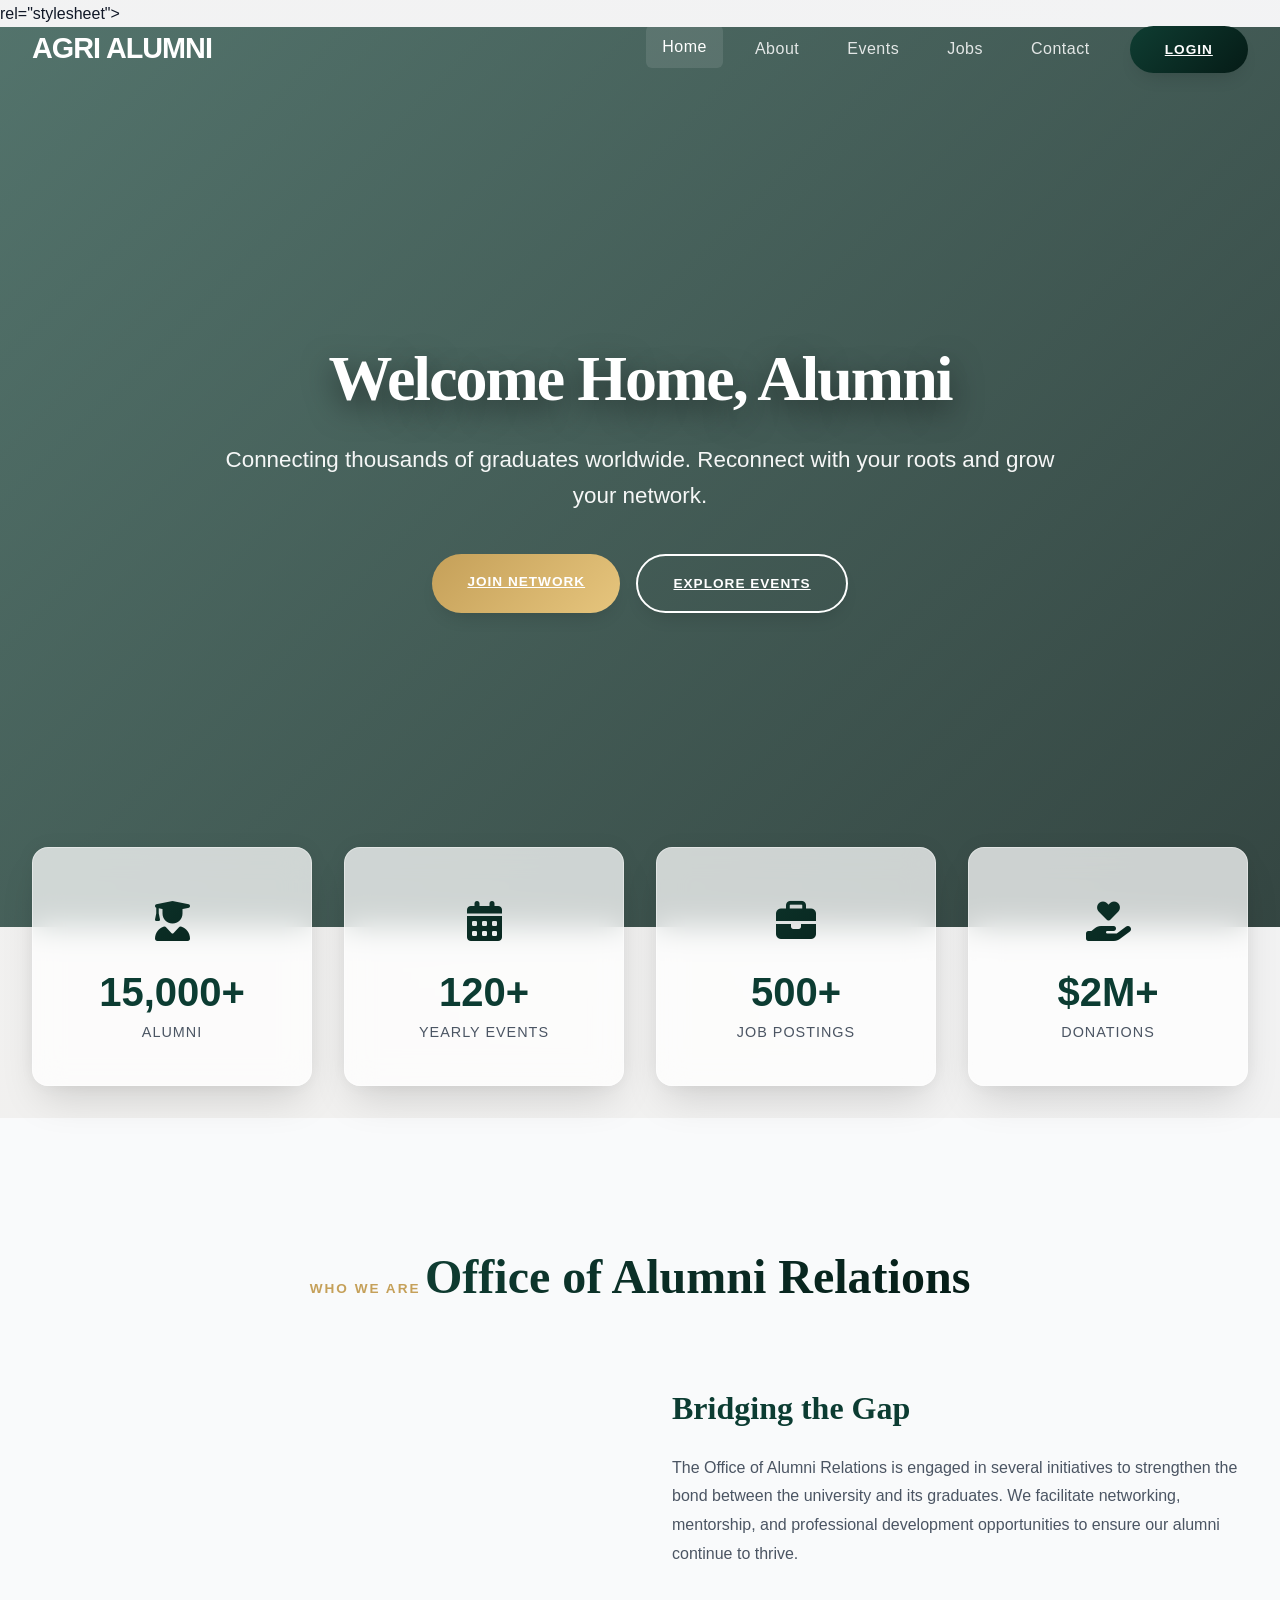
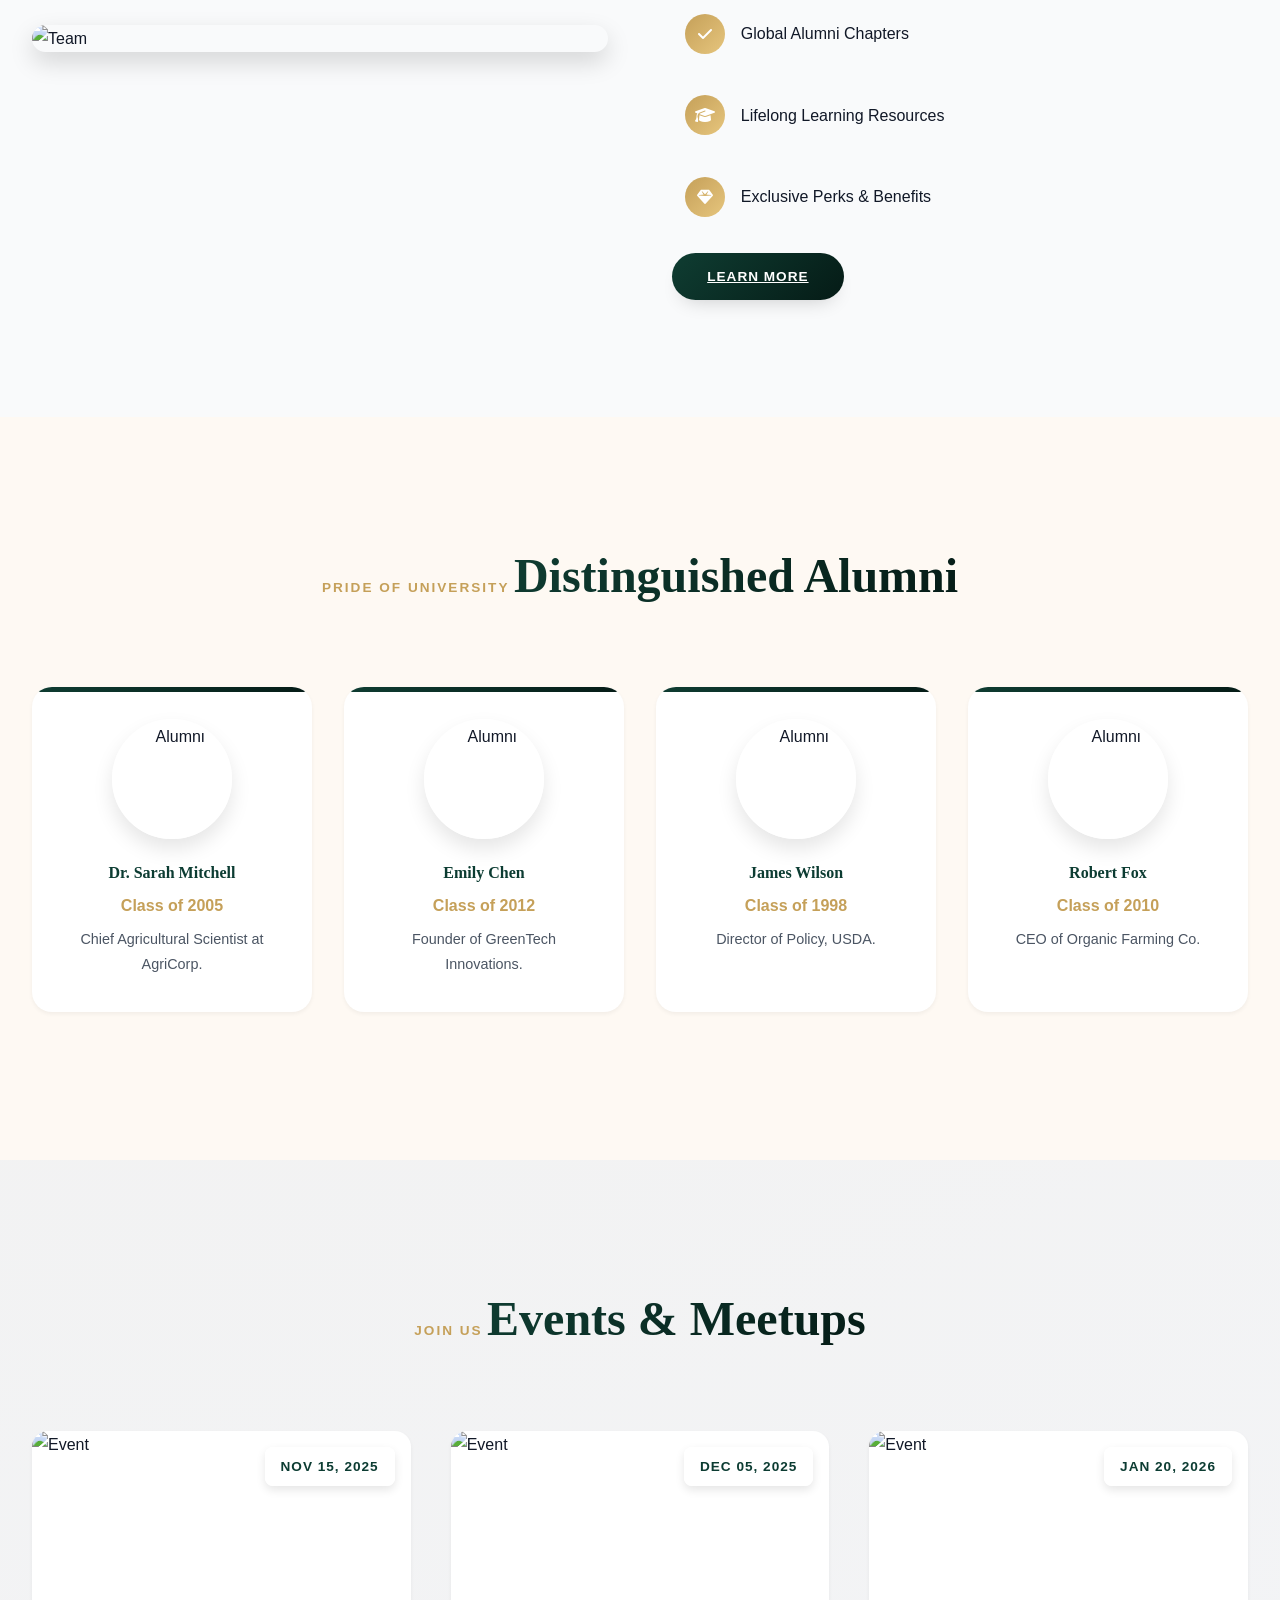
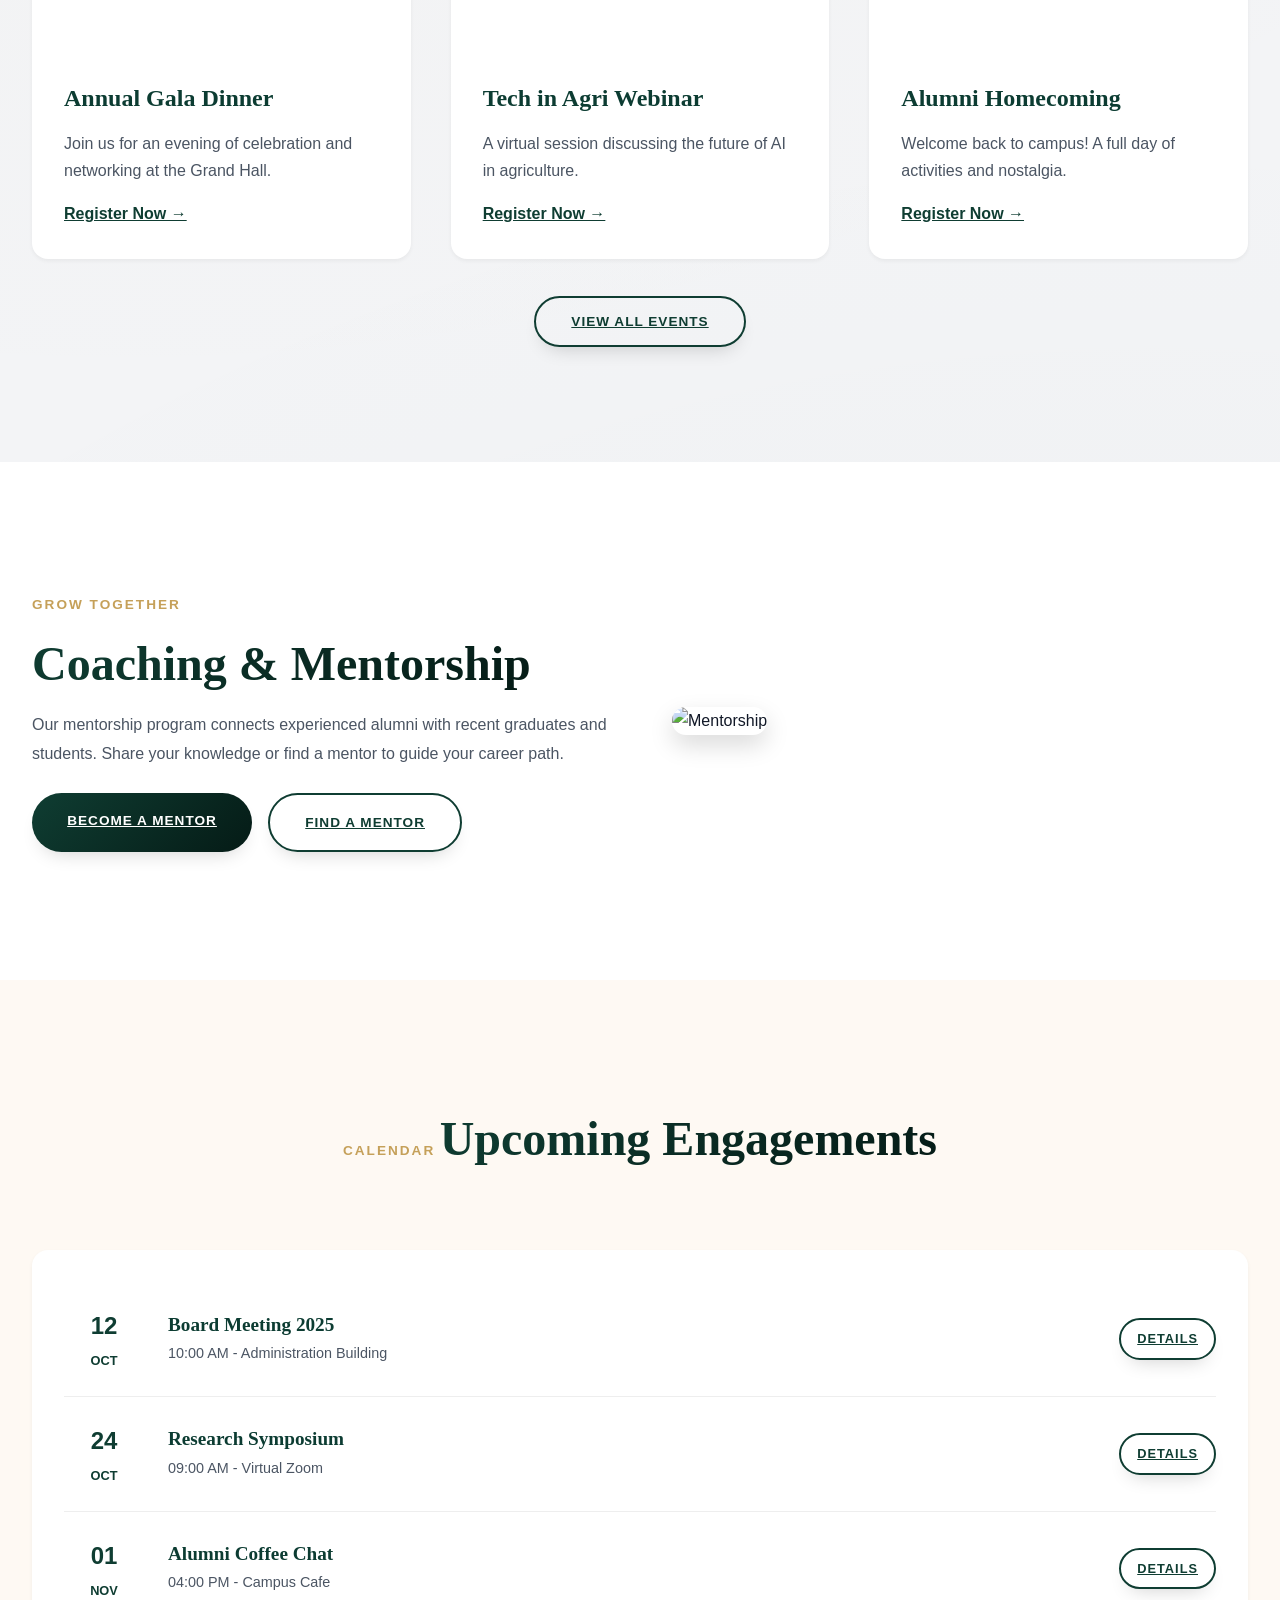
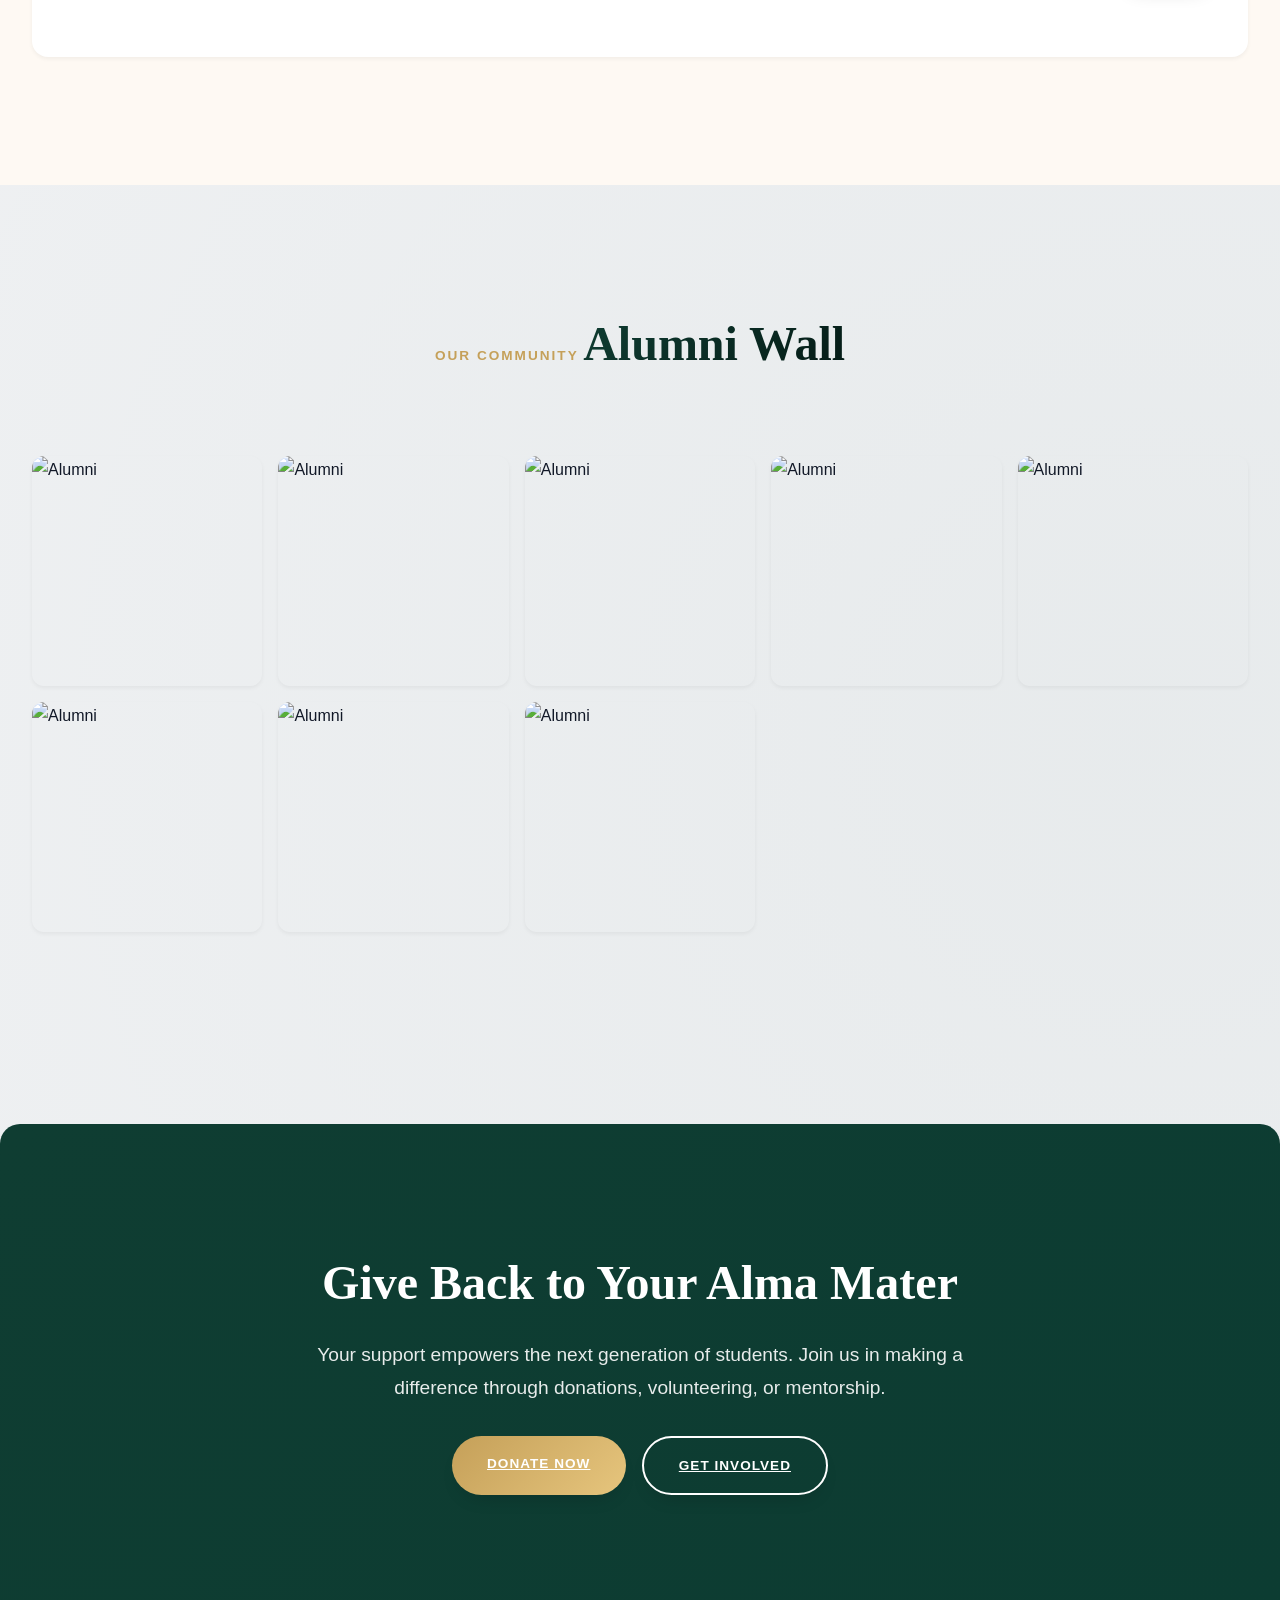
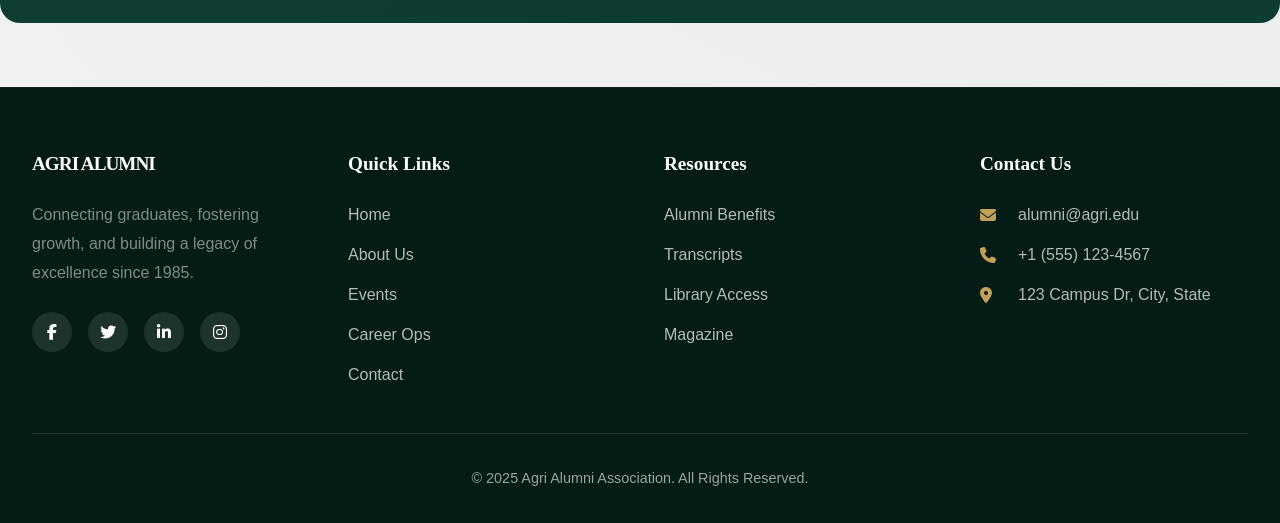
==== commit 68194e4b: "hello" ====
--- a/index.html
+++ b/index.html
@@ -6,10 +6,14 @@
     <meta name="viewport" content="width=device-width, initial-scale=1.0">
     <title>Agri Alumni Portal | Home</title>
     <!-- Fonts -->
-    <link rel="preconnect" href="https://fonts.googleapis.com">
     <link rel="preconnect" href="https://fonts.gstatic.com" crossorigin>
     <link
-        href="https://fonts.googleapis.com/css2?family=Inter:wght@300;400;500;600;700&family=Playfair+Display:wght@400;600;700&display=swap"
+    href="https://fonts.googleapis.com/css2?family=Inter:wght@300;400;500;600;700&family=Playfair+Display:wght@400;600;700&display=swap"
+    <link rel="preconnect" href="https://fonts.googleapis.com">
+    <link rel="preconnect" href="https://fonts.googleapis.com">
+    <link rel="preconnect" href="https://fonts.googleapis.com">
+    <link rel="preconnect" href="https://fonts.googleapis.com">
+    <link rel="preconnect" href="https://fonts.googleapis.com">
         rel="stylesheet">
     <!-- Icons -->
     <link rel="stylesheet" href="https://cdnjs.cloudflare.com/ajax/libs/font-awesome/6.4.0/css/all.min.css">
